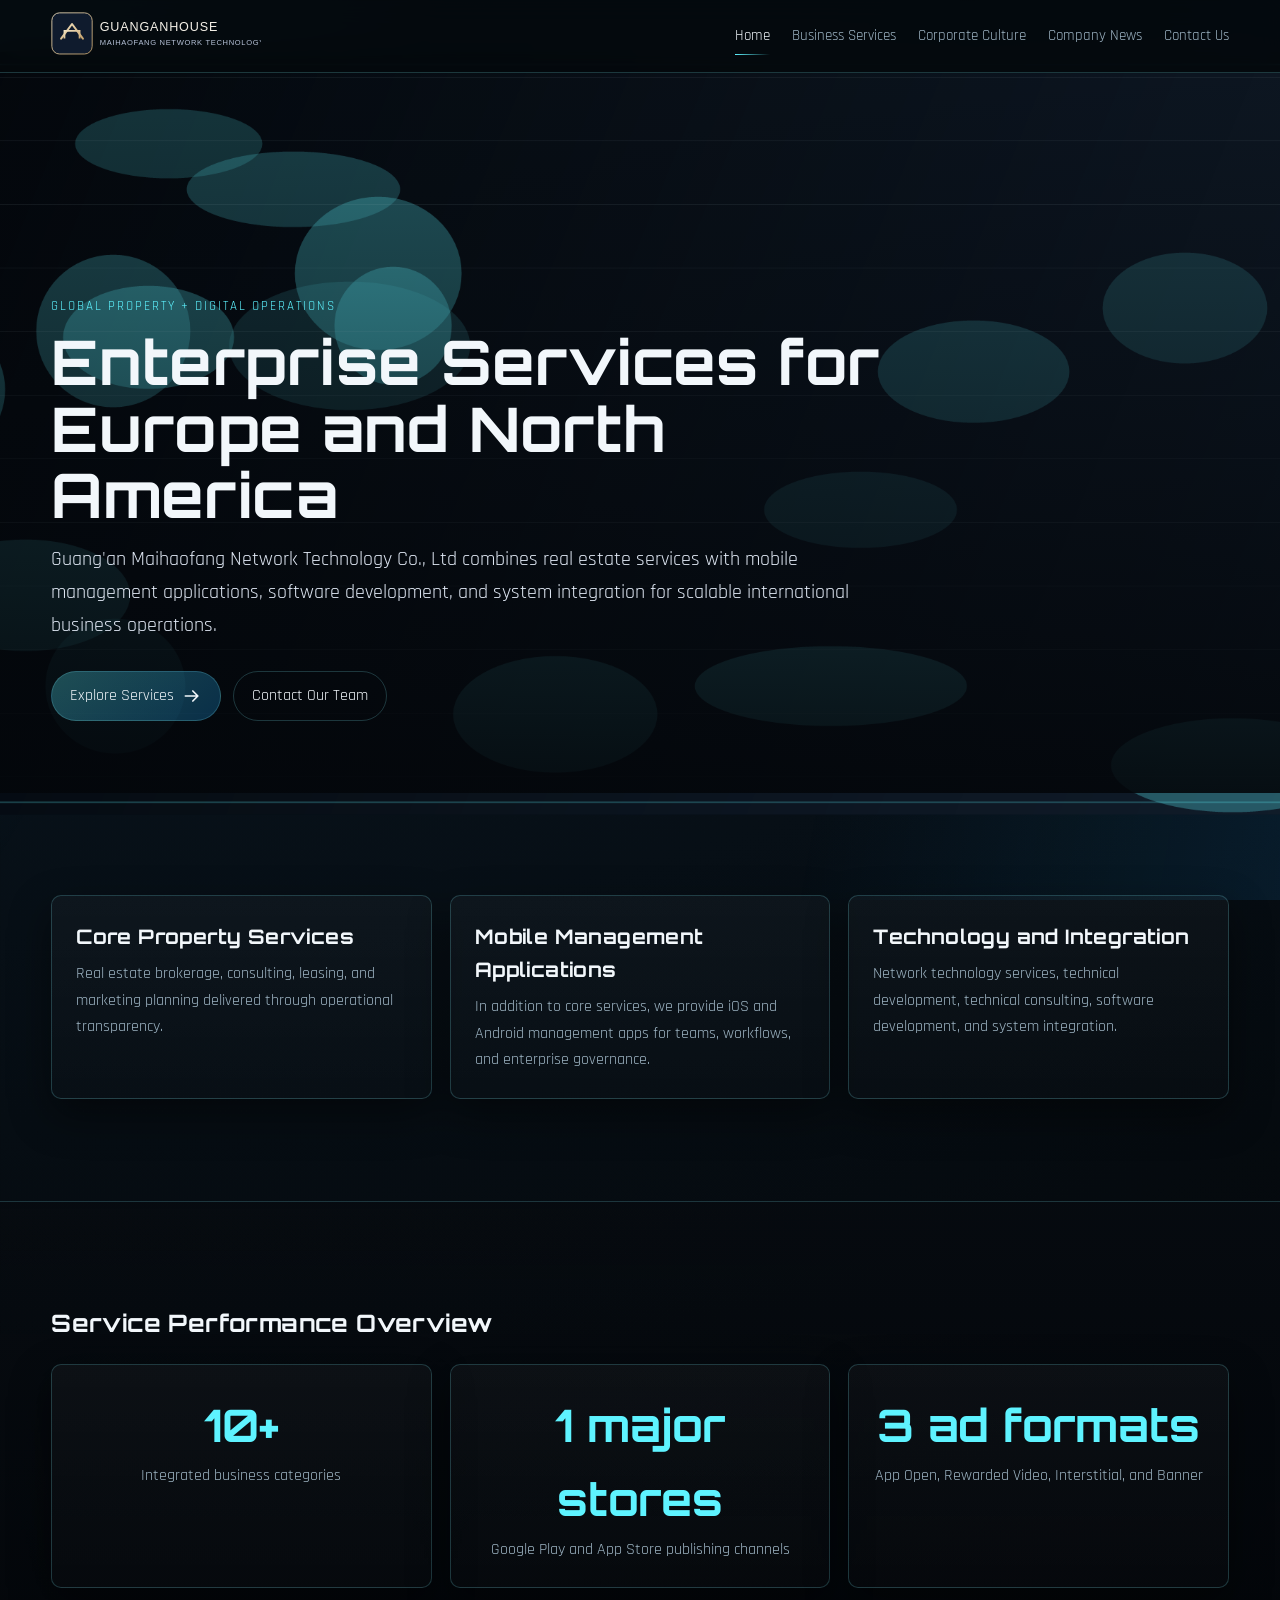
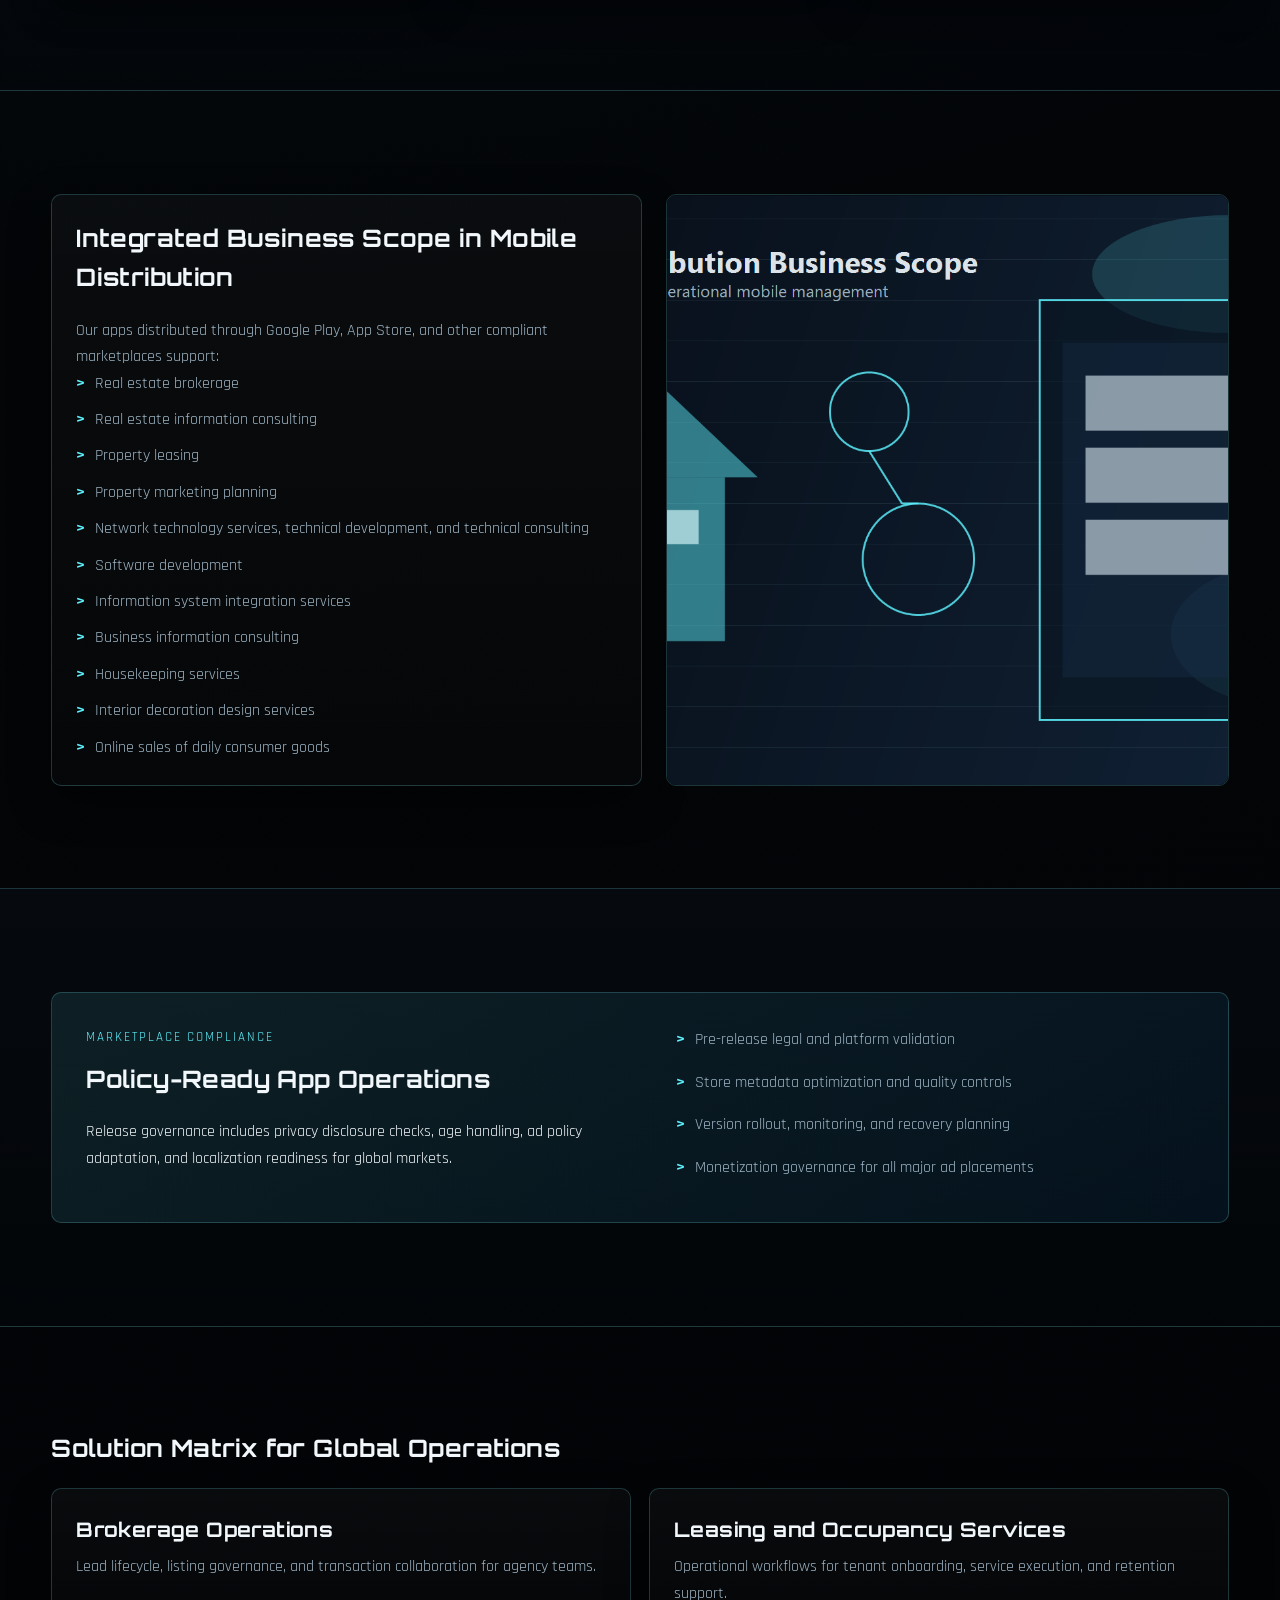
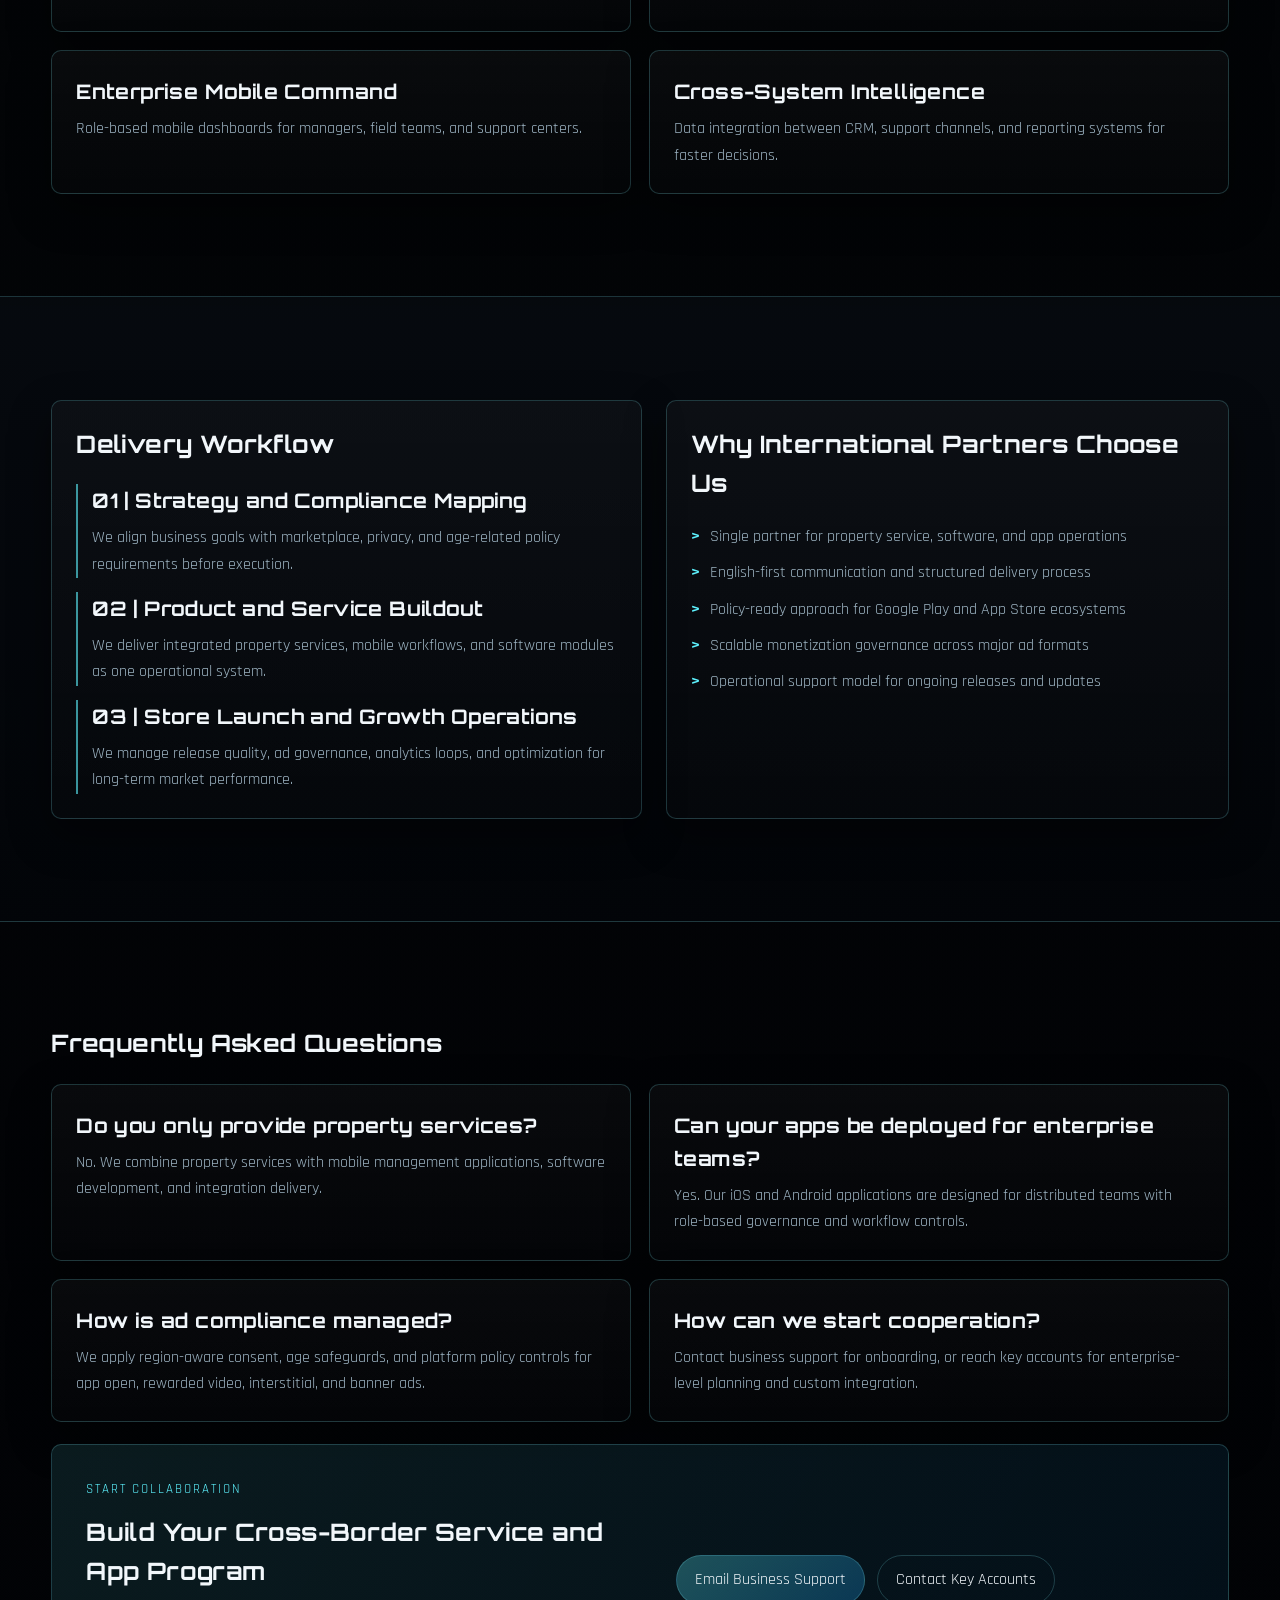
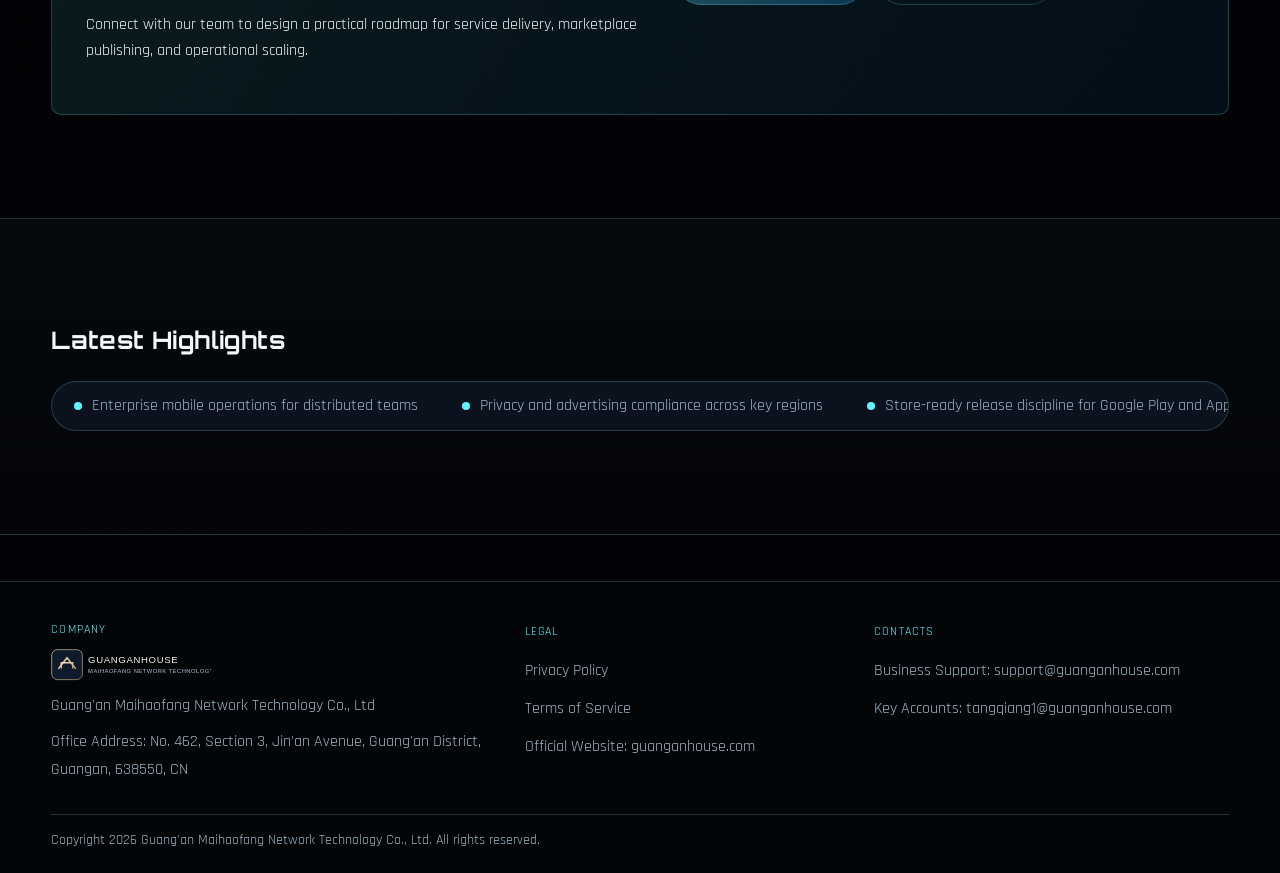
==== index.html @ 76b704f4 "guanganhouse" ====
﻿<!doctype html>
<html lang="en">
<head>
  <meta charset="utf-8">
  <meta name="viewport" content="width=device-width, initial-scale=1">
  <title>Guanganhouse | Global Real Estate and Mobile Management Services</title>
  <meta name="description" content="Guang'an Maihaofang Network Technology Co., Ltd provides global real estate services, mobile management applications, software development, and system integration for Europe and North America.">
  <meta name="robots" content="index,follow,max-image-preview:large,max-snippet:-1,max-video-preview:-1">
  <meta name="theme-color" content="#07101d">
  <link rel="canonical" href="https://www.guanganhouse.com/">
  <meta property="og:type" content="website">
  <meta property="og:title" content="Guanganhouse | Global Real Estate and Mobile Management Services">
  <meta property="og:description" content="Integrated real estate and mobile operations platform for international markets.">
  <meta property="og:url" content="https://www.guanganhouse.com/">
  <meta property="og:image" content="https://www.guanganhouse.com/images/hero-main.png">
  <meta name="twitter:card" content="summary_large_image">
  <link rel="preconnect" href="https://fonts.googleapis.com">
  <link rel="preconnect" href="https://fonts.gstatic.com" crossorigin>
  <link href="https://fonts.googleapis.com/css2?family=Rajdhani:wght@400;500;600;700&family=Orbitron:wght@500;700&display=swap" rel="stylesheet">
  <link rel="icon" type="image/svg+xml" href="images/logo.svg">
  <link rel="stylesheet" href="css/styles.css">
  <script type="application/ld+json">
    {
      "@context": "https://schema.org",
      "@type": "Organization",
      "name": "Guang'an Maihaofang Network Technology Co., Ltd",
      "url": "https://www.guanganhouse.com",
      "email": ["support@guanganhouse.com", "tangqiang1@guanganhouse.com"],
      "address": {
        "@type": "PostalAddress",
        "streetAddress": "No. 462, Section 3, Jin'an Avenue, Guang'an District",
        "addressLocality": "Guangan",
        "postalCode": "638550",
        "addressCountry": "CN"
      }
    }
  </script>
</head>
<body>
  <div class="atmosphere" aria-hidden="true"></div>
  <div class="progress" data-progress></div>

  <header class="site-header">
    <div class="container nav-wrap">
      <a class="logo" href="index.html" aria-label="Guanganhouse home"><img src="images/logo.svg" alt="Guanganhouse"></a>
      <button class="nav-toggle" type="button" aria-label="Toggle navigation" aria-expanded="false" data-nav-toggle>
        <svg class="icon" aria-hidden="true"><use href="images/icons.svg#i-menu"></use></svg>
      </button>
      <nav class="nav-links" data-nav aria-label="Primary navigation">
        <a href="index.html" aria-current="page">Home</a>
        <a href="services.html">Business Services</a>
        <a href="culture.html">Corporate Culture</a>
        <a href="news.html">Company News</a>
        <a href="contact.html">Contact Us</a>
      </nav>
    </div>
  </header>

  <main>
    <section class="hero">
      <div class="hero-media"><img src="images/hero-main.png" alt="International city and business skyline" data-parallax></div>
      <div class="container hero-content">
        <p class="eyebrow reveal">Global Property + Digital Operations</p>
        <h1 class="reveal">Enterprise Services for Europe and North America</h1>
        <p class="lead reveal">Guang'an Maihaofang Network Technology Co., Ltd combines real estate services with mobile management applications, software development, and system integration for scalable international business operations.</p>
        <div class="cta-row reveal">
          <a class="btn btn-primary" href="services.html">Explore Services <svg class="icon" aria-hidden="true"><use href="images/icons.svg#i-arrow"></use></svg></a>
          <a class="btn" href="contact.html">Contact Our Team</a>
        </div>
      </div>
    </section>

    <section class="section">
      <div class="container grid cards-3">
        <article class="card reveal"><h3>Core Property Services</h3><p>Real estate brokerage, consulting, leasing, and marketing planning delivered through operational transparency.</p></article>
        <article class="card reveal"><h3>Mobile Management Applications</h3><p>In addition to core services, we provide iOS and Android management apps for teams, workflows, and enterprise governance.</p></article>
        <article class="card reveal"><h3>Technology and Integration</h3><p>Network technology services, technical development, technical consulting, software development, and system integration.</p></article>
      </div>
    </section>

    <section class="section alt">
      <div class="container">
        <h2 class="reveal">Service Performance Overview</h2>
        <div class="grid cards-3">
          <article class="card kpi reveal"><strong data-count="11" data-suffix="+">0</strong><span>Integrated business categories</span></article>
          <article class="card kpi reveal"><strong data-count="2" data-suffix=" major stores">0</strong><span>Google Play and App Store publishing channels</span></article>
          <article class="card kpi reveal"><strong data-count="4" data-suffix=" ad formats">0</strong><span>App Open, Rewarded Video, Interstitial, and Banner</span></article>
        </div>
      </div>
    </section>

    <section class="section">
      <div class="container split">
        <article class="card reveal">
          <h2>Integrated Business Scope in Mobile Distribution</h2>
          <p>Our apps distributed through Google Play, App Store, and other compliant marketplaces support:</p>
          <ul class="checklist">
            <li>Real estate brokerage</li>
            <li>Real estate information consulting</li>
            <li>Property leasing</li>
            <li>Property marketing planning</li>
            <li>Network technology services, technical development, and technical consulting</li>
            <li>Software development</li>
            <li>Information system integration services</li>
            <li>Business information consulting</li>
            <li>Housekeeping services</li>
            <li>Interior decoration design services</li>
            <li>Online sales of daily consumer goods</li>
          </ul>
        </article>
        <div class="media-block reveal"><img src="images/business-scope.png" alt="Business scope and mobile operations"></div>
      </div>
    </section>

    <section class="section alt">
      <div class="container">
        <div class="feature-band reveal">
          <div>
            <p class="eyebrow">Marketplace Compliance</p>
            <h2>Policy-Ready App Operations</h2>
            <p>Release governance includes privacy disclosure checks, age handling, ad policy adaptation, and localization readiness for global markets.</p>
          </div>
          <ul class="checklist">
            <li>Pre-release legal and platform validation</li>
            <li>Store metadata optimization and quality controls</li>
            <li>Version rollout, monitoring, and recovery planning</li>
            <li>Monetization governance for all major ad placements</li>
          </ul>
        </div>
      </div>
    </section>

    <section class="section">
      <div class="container">
        <h2 class="reveal">Solution Matrix for Global Operations</h2>
        <div class="matrix">
          <article class="card reveal"><h3>Brokerage Operations</h3><p>Lead lifecycle, listing governance, and transaction collaboration for agency teams.</p></article>
          <article class="card reveal"><h3>Leasing and Occupancy Services</h3><p>Operational workflows for tenant onboarding, service execution, and retention support.</p></article>
          <article class="card reveal"><h3>Enterprise Mobile Command</h3><p>Role-based mobile dashboards for managers, field teams, and support centers.</p></article>
          <article class="card reveal"><h3>Cross-System Intelligence</h3><p>Data integration between CRM, support channels, and reporting systems for faster decisions.</p></article>
        </div>
      </div>
    </section>

    <section class="section alt">
      <div class="container split">
        <article class="card reveal">
          <h2>Delivery Workflow</h2>
          <div class="timeline">
            <article><h3>01 | Strategy and Compliance Mapping</h3><p>We align business goals with marketplace, privacy, and age-related policy requirements before execution.</p></article>
            <article><h3>02 | Product and Service Buildout</h3><p>We deliver integrated property services, mobile workflows, and software modules as one operational system.</p></article>
            <article><h3>03 | Store Launch and Growth Operations</h3><p>We manage release quality, ad governance, analytics loops, and optimization for long-term market performance.</p></article>
          </div>
        </article>
        <article class="card reveal">
          <h2>Why International Partners Choose Us</h2>
          <ul class="checklist">
            <li>Single partner for property service, software, and app operations</li>
            <li>English-first communication and structured delivery process</li>
            <li>Policy-ready approach for Google Play and App Store ecosystems</li>
            <li>Scalable monetization governance across major ad formats</li>
            <li>Operational support model for ongoing releases and updates</li>
          </ul>
        </article>
      </div>
    </section>

    <section class="section">
      <div class="container">
        <h2 class="reveal">Frequently Asked Questions</h2>
        <div class="faq-grid">
          <article class="card reveal"><h3>Do you only provide property services?</h3><p>No. We combine property services with mobile management applications, software development, and integration delivery.</p></article>
          <article class="card reveal"><h3>Can your apps be deployed for enterprise teams?</h3><p>Yes. Our iOS and Android applications are designed for distributed teams with role-based governance and workflow controls.</p></article>
          <article class="card reveal"><h3>How is ad compliance managed?</h3><p>We apply region-aware consent, age safeguards, and platform policy controls for app open, rewarded video, interstitial, and banner ads.</p></article>
          <article class="card reveal"><h3>How can we start cooperation?</h3><p>Contact business support for onboarding, or reach key accounts for enterprise-level planning and custom integration.</p></article>
        </div>
        <div class="feature-band reveal" style="margin-top:22px;">
          <div>
            <p class="eyebrow">Start Collaboration</p>
            <h2>Build Your Cross-Border Service and App Program</h2>
            <p>Connect with our team to design a practical roadmap for service delivery, marketplace publishing, and operational scaling.</p>
          </div>
          <div class="cta-row" style="align-content:center; margin-top:0;">
            <a class="btn btn-primary" href="mailto:support@guanganhouse.com">Email Business Support</a>
            <a class="btn" href="mailto:tangqiang1@guanganhouse.com">Contact Key Accounts</a>
          </div>
        </div>
      </div>
    </section>

    <section class="section alt">
      <div class="container">
        <h2 class="reveal">Latest Highlights</h2>
        <div class="news-ticker reveal" aria-label="Latest updates ticker">
          <div class="news-ticker-track">
            <span>Enterprise mobile operations for distributed teams</span>
            <span>Privacy and advertising compliance across key regions</span>
            <span>Store-ready release discipline for Google Play and App Store</span>
            <span>Integrated real estate and technology service delivery</span>
            <span>Enterprise mobile operations for distributed teams</span>
            <span>Privacy and advertising compliance across key regions</span>
            <span>Store-ready release discipline for Google Play and App Store</span>
            <span>Integrated real estate and technology service delivery</span>
          </div>
        </div>
      </div>
    </section>
  </main>

  <footer class="site-footer">
    <div class="container footer-grid">
      <section class="footer-brand">
        <img src="images/logo.svg" alt="Guanganhouse">
        <p>Guang'an Maihaofang Network Technology Co., Ltd</p>
        <p>Office Address: No. 462, Section 3, Jin'an Avenue, Guang'an District, Guangan, 638550, CN</p>
      </section>
      <nav class="footer-links" aria-label="Legal links">
        <a href="privacy-policy.html">Privacy Policy</a>
        <a href="terms-of-service.html">Terms of Service</a>
        <a href="https://www.guanganhouse.com" rel="noopener">Official Website: guanganhouse.com</a>
      </nav>
      <section class="footer-meta">
        <p>Business Support: support@guanganhouse.com</p>
        <p>Key Accounts: tangqiang1@guanganhouse.com</p>
      </section>
    </div>
    <div class="container footer-bottom"><p>Copyright 2026 Guang'an Maihaofang Network Technology Co., Ltd. All rights reserved.</p></div>
  </footer>

  <script src="js/main.js" defer></script>
</body>
</html>
---- css/styles.css ----
:root {
  --bg: #030507;
  --bg-2: #0a1016;
  --panel: rgba(10, 16, 22, 0.9);
  --line: rgba(132, 246, 255, 0.2);
  --text: #f2f7fb;
  --muted: #9eb5c4;
  --brand: #5ef3ff;
  --brand-2: #1ca6ff;
  --shadow: 0 16px 42px rgba(0, 0, 0, 0.45);
  --radius: 10px;
  --container: min(1200px, 92vw);
  --ease: cubic-bezier(0.22, 1, 0.36, 1);
}
* { box-sizing: border-box; }
html { scroll-behavior: smooth; }
body {
  margin: 0;
  color: var(--text);
  background: radial-gradient(circle at 8% -20%, #0f2436 0%, var(--bg) 44%, #010205 100%);
  font-family: Rajdhani, Segoe UI, Arial, sans-serif;
  line-height: 1.65;
  overflow-x: hidden;
}
a { color: inherit; text-decoration: none; }
img { max-width: 100%; display: block; }
h1, h2, h3 { margin-top: 0; font-family: Orbitron, Rajdhani, sans-serif; letter-spacing: 0.4px; }
.container { width: var(--container); margin: 0 auto; }
.atmosphere { position: fixed; inset: 0; pointer-events: none; z-index: -1; background: linear-gradient(120deg, rgba(94,243,255,0.1), transparent 28%), linear-gradient(280deg, rgba(28,166,255,0.1), transparent 34%); }
.progress { position: fixed; top: 0; left: 0; width: 0; height: 3px; z-index: 90; background: linear-gradient(90deg, var(--brand), var(--brand-2)); }
.site-header { position: sticky; top: 0; z-index: 50; backdrop-filter: blur(12px); background: rgba(4, 8, 12, 0.9); border-bottom: 1px solid var(--line); }
.nav-wrap { min-height: 72px; display: flex; align-items: center; justify-content: space-between; }
.logo img { width: 210px; }
.nav-links { display: flex; gap: 22px; align-items: center; }
.nav-links a { color: var(--muted); position: relative; font-size: 0.96rem; }
.nav-links a::after { content: ""; position: absolute; left: 0; right: 0; bottom: -6px; height: 1px; transform: scaleX(0); transform-origin: left; transition: transform 280ms var(--ease); background: linear-gradient(90deg, var(--brand), transparent); }
.nav-links a:hover, .nav-links a[aria-current="page"] { color: var(--text); }
.nav-links a:hover::after, .nav-links a[aria-current="page"]::after { transform: scaleX(1); }
.nav-toggle { display: none; width: 42px; height: 42px; border-radius: 10px; border: 1px solid var(--line); background: transparent; color: var(--text); }
.icon { width: 20px; height: 20px; }
.hero { min-height: clamp(560px, 80vh, 900px); display: grid; align-items: end; position: relative; }
.hero::before { content: ""; position: absolute; inset: 0; background: linear-gradient(180deg, rgba(2,4,6,0.1), rgba(3,6,10,0.9)); }
.hero-media { position: absolute; inset: 0; z-index: -1; }
.hero-media img { width: 100%; height: 100%; object-fit: cover; transform: scale(1.06); }
.hero-content { padding: 0 0 72px; }
.eyebrow { margin: 0 0 12px; color: var(--brand); letter-spacing: 2px; text-transform: uppercase; font-size: 0.8rem; }
h1 { font-size: clamp(2rem, 4.8vw, 4.1rem); max-width: 830px; line-height: 1.08; margin-bottom: 16px; }
.lead { margin: 0; max-width: 820px; color: #dfe7f3; font-size: clamp(1rem, 1.95vw, 1.24rem); }
.cta-row { margin-top: 28px; display: flex; gap: 12px; flex-wrap: wrap; }
.btn { display: inline-flex; align-items: center; gap: 8px; border: 1px solid var(--line); border-radius: 999px; padding: 11px 18px; transition: transform 250ms var(--ease), border-color 250ms var(--ease); }
.btn:hover { transform: translateY(-2px); border-color: rgba(255,255,255,0.45); }
.btn-primary { background: linear-gradient(140deg, rgba(94,243,255,0.28), rgba(28,166,255,0.25)); }
.section { padding: clamp(58px, 8vw, 108px) 0; }
.section.alt { border-top: 1px solid var(--line); border-bottom: 1px solid var(--line); background: linear-gradient(180deg, rgba(7,11,16,0.84), rgba(3,6,10,0.7)); }
.grid { display: grid; gap: 18px; }
.cards-3 { grid-template-columns: repeat(3, minmax(0, 1fr)); }
.cards-2 { grid-template-columns: repeat(2, minmax(0, 1fr)); }
.card { background: linear-gradient(180deg, rgba(255,255,255,0.03), rgba(255,255,255,0.01)); border: 1px solid var(--line); border-radius: var(--radius); padding: 24px; box-shadow: var(--shadow); }
.card h3 { margin-bottom: 8px; font-size: 1.25rem; }
.card p { margin: 0; color: var(--muted); }
.kpi { text-align: center; }
.kpi strong { display: block; color: var(--brand); font-family: Orbitron, Rajdhani, sans-serif; font-size: clamp(1.8rem, 4vw, 2.8rem); }
.kpi span { color: var(--muted); }
.split { display: grid; grid-template-columns: 1.05fr 1fr; gap: 24px; align-items: stretch; }
.media-block { border: 1px solid var(--line); border-radius: var(--radius); overflow: hidden; min-height: 320px; }
.media-block img { width: 100%; height: 100%; object-fit: cover; }
.checklist { margin: 0; padding: 0; list-style: none; display: grid; gap: 10px; }
.checklist li { display: flex; gap: 10px; color: var(--muted); }
.checklist li::before { content: ">"; color: var(--brand); font-weight: 700; }
.news-ticker { overflow: hidden; border: 1px solid var(--line); border-radius: 999px; background: rgba(13,22,35,0.85); }
.news-ticker-track { display: flex; width: max-content; animation: ticker 24s linear infinite; }
.news-ticker-track span { display: inline-flex; align-items: center; gap: 10px; white-space: nowrap; color: var(--muted); padding: 11px 22px; }
.news-ticker-track span::before { content: ""; width: 8px; height: 8px; border-radius: 999px; background: var(--brand); }
@keyframes ticker { from { transform: translateX(0);} to { transform: translateX(-50%);} }
.feature-band { border: 1px solid var(--line); border-radius: var(--radius); padding: clamp(24px, 4vw, 34px); background: linear-gradient(120deg, rgba(94,243,255,0.1), rgba(28,166,255,0.08)); display: grid; grid-template-columns: 1.1fr 1fr; gap: 20px; }
.matrix, .faq-grid, .region-grid { display: grid; grid-template-columns: repeat(2, minmax(0, 1fr)); gap: 18px; }
.region-grid { grid-template-columns: repeat(3, minmax(0, 1fr)); margin-top: 20px; }
.contact-list { display: grid; gap: 12px; }
.contact-item { display: flex; align-items: flex-start; gap: 12px; }
.contact-item .icon { color: var(--brand); margin-top: 2px; }
.timeline { display: grid; gap: 14px; }
.timeline article { border-left: 2px solid rgba(94,243,255,0.6); padding-left: 14px; }
.policy { border: 1px solid var(--line); border-radius: var(--radius); padding: 24px; background: rgba(8,14,20,0.85); }
.policy h2, .policy h3 { margin-top: 28px; }
.policy h2:first-child, .policy h3:first-child { margin-top: 0; }
.policy p, .policy li { color: var(--muted); }
.policy ul, .policy ol { padding-left: 20px; }
.disclosure { color: var(--brand); }
.site-footer { border-top: 1px solid var(--line); margin-top: 46px; background: rgba(3, 6, 9, 0.95); }
.footer-grid { display: grid; grid-template-columns: minmax(360px,1.25fr) minmax(260px,0.9fr) minmax(340px,1fr); align-items: start; gap: 30px; padding: 38px 0 30px; }
.footer-brand img { width: 160px; margin-bottom: 0; }
.footer-brand, .footer-links, .footer-meta { display: grid; gap: 10px; align-content: start; justify-self: start; }
.footer-brand {
  grid-template-columns: 1fr;
  grid-template-areas:
    "heading"
    "logo"
    "name"
    "address";
  row-gap: 8px;
  column-gap: 0;
}
.footer-brand img { grid-area: logo; align-self: start; }
.footer-brand p:first-of-type { grid-area: name; align-self: start; }
.footer-brand p:last-of-type { grid-area: address; }
.footer-brand p, .footer-links a, .footer-meta p { color: var(--muted); margin: 0; line-height: 1.75; }
.footer-brand::before, .footer-links::before, .footer-meta::before { display: block; color: var(--brand); text-transform: uppercase; letter-spacing: 1.2px; font-size: 0.72rem; margin-bottom: 6px; }
.footer-brand::before { content: "Company"; grid-area: heading; margin-bottom: 2px; }
.footer-links::before { content: "Legal"; }
.footer-meta::before { content: "Contacts"; }
.footer-brand p:last-of-type { max-width: 54ch; }
.footer-links, .footer-meta { padding-top: 2px; }
.footer-links a:hover { color: var(--text); }
.footer-links a, .footer-meta p { white-space: normal; word-break: break-word; }
.footer-bottom { border-top: 1px solid var(--line); padding: 14px 0 20px; color: var(--muted); font-size: 0.9rem; }
.footer-bottom p { margin: 0; }
.reveal { opacity: 0; transform: translateY(22px); transition: opacity 760ms var(--ease), transform 760ms var(--ease); }
.reveal.in { opacity: 1; transform: translateY(0); }
@media (max-width: 980px) {
  .cards-3, .cards-2, .split, .matrix, .faq-grid, .region-grid, .feature-band, .footer-grid { grid-template-columns: 1fr; }
  .nav-toggle { display: inline-flex; align-items: center; justify-content: center; }
  .nav-links { position: absolute; right: 4vw; top: 72px; width: min(290px, 92vw); flex-direction: column; align-items: flex-start; gap: 12px; border: 1px solid var(--line); border-radius: 12px; padding: 14px; background: rgba(5,10,18,0.95); opacity: 0; transform: scale(0.98); pointer-events: none; transition: opacity 220ms ease, transform 220ms ease; }
  .nav-links.open { opacity: 1; transform: scale(1); pointer-events: auto; }
  .hero-content { padding-bottom: 48px; }
  .footer-grid { gap: 18px; padding: 28px 0 22px; }
  .footer-brand { grid-template-columns: 1fr; grid-template-areas: "heading" "logo" "name" "address"; }
  .footer-brand img { width: 170px; }
  .footer-links, .footer-meta { justify-self: start; }
  .footer-links a, .footer-meta p { white-space: normal; }
  .footer-brand p:last-child { max-width: none; }
}
@media (prefers-reduced-motion: reduce) {
  *, *::before, *::after { animation: none !important; transition: none !important; scroll-behavior: auto !important; }
}
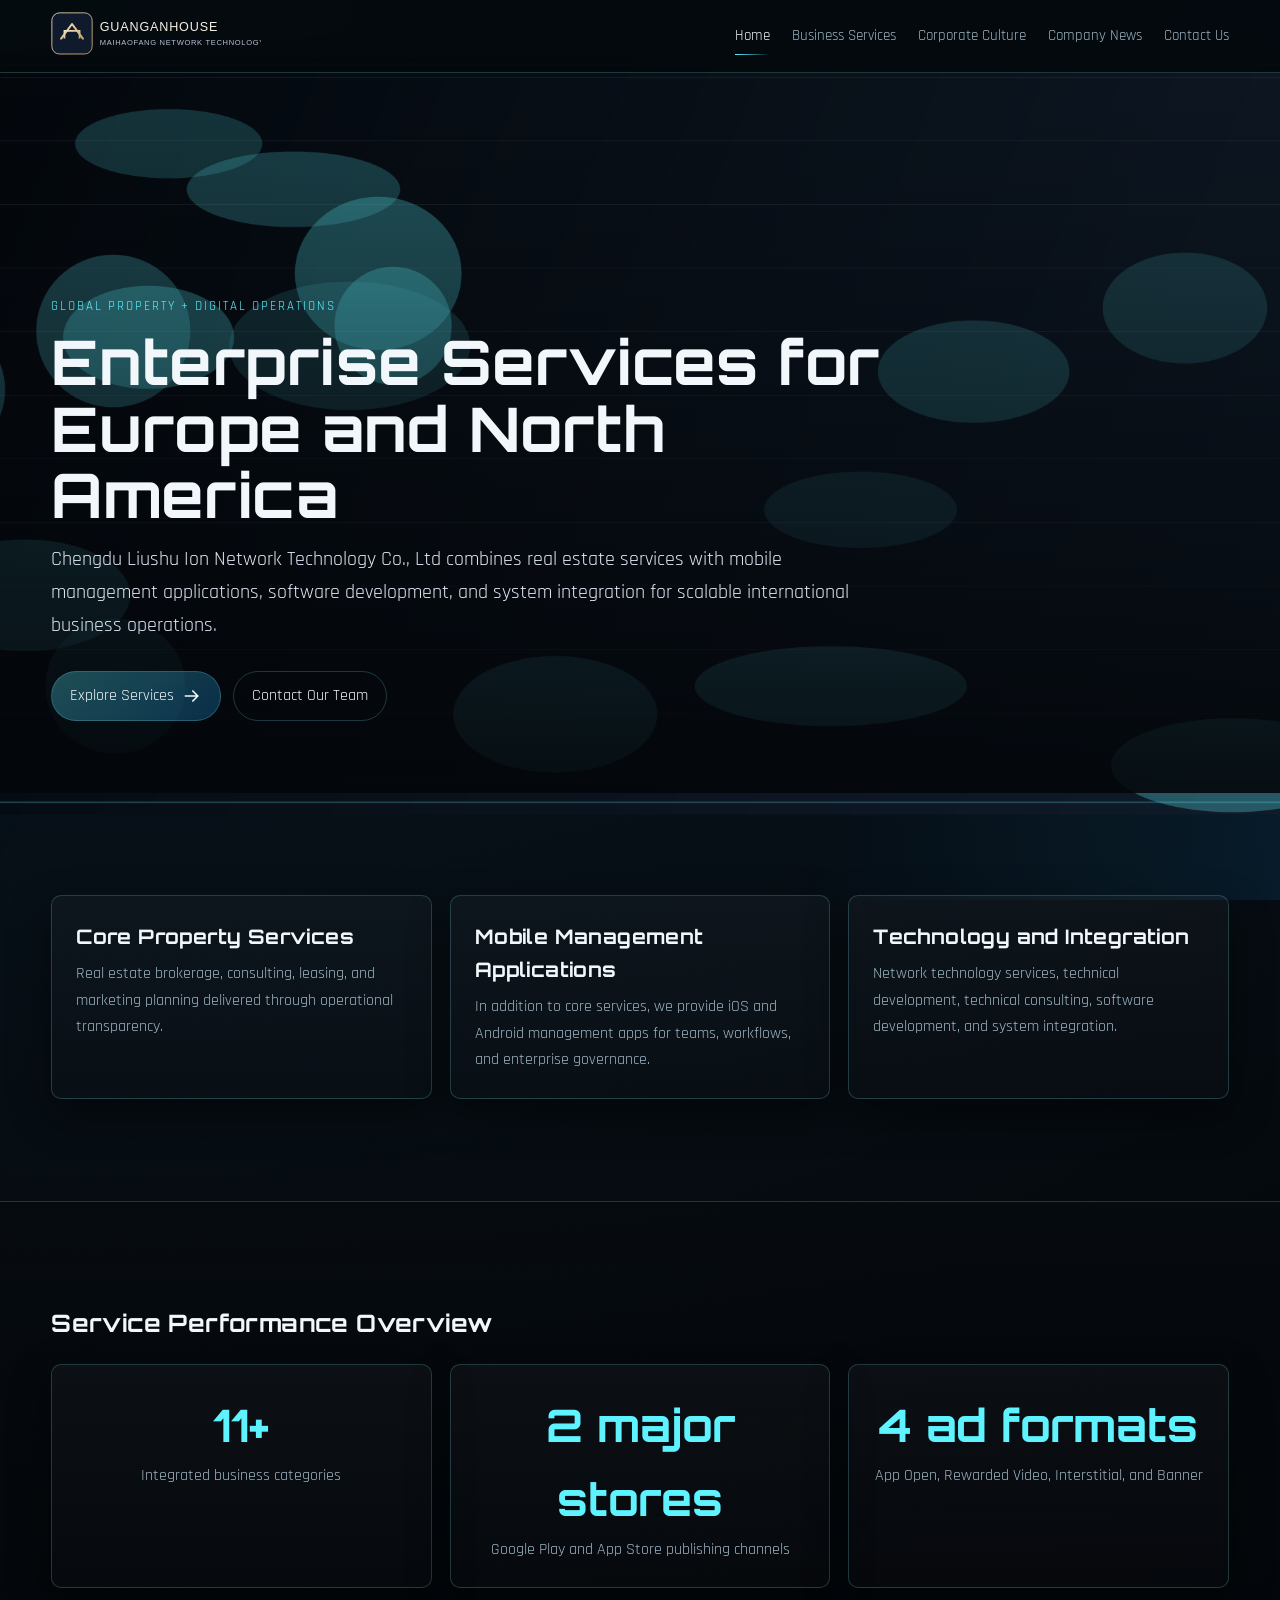
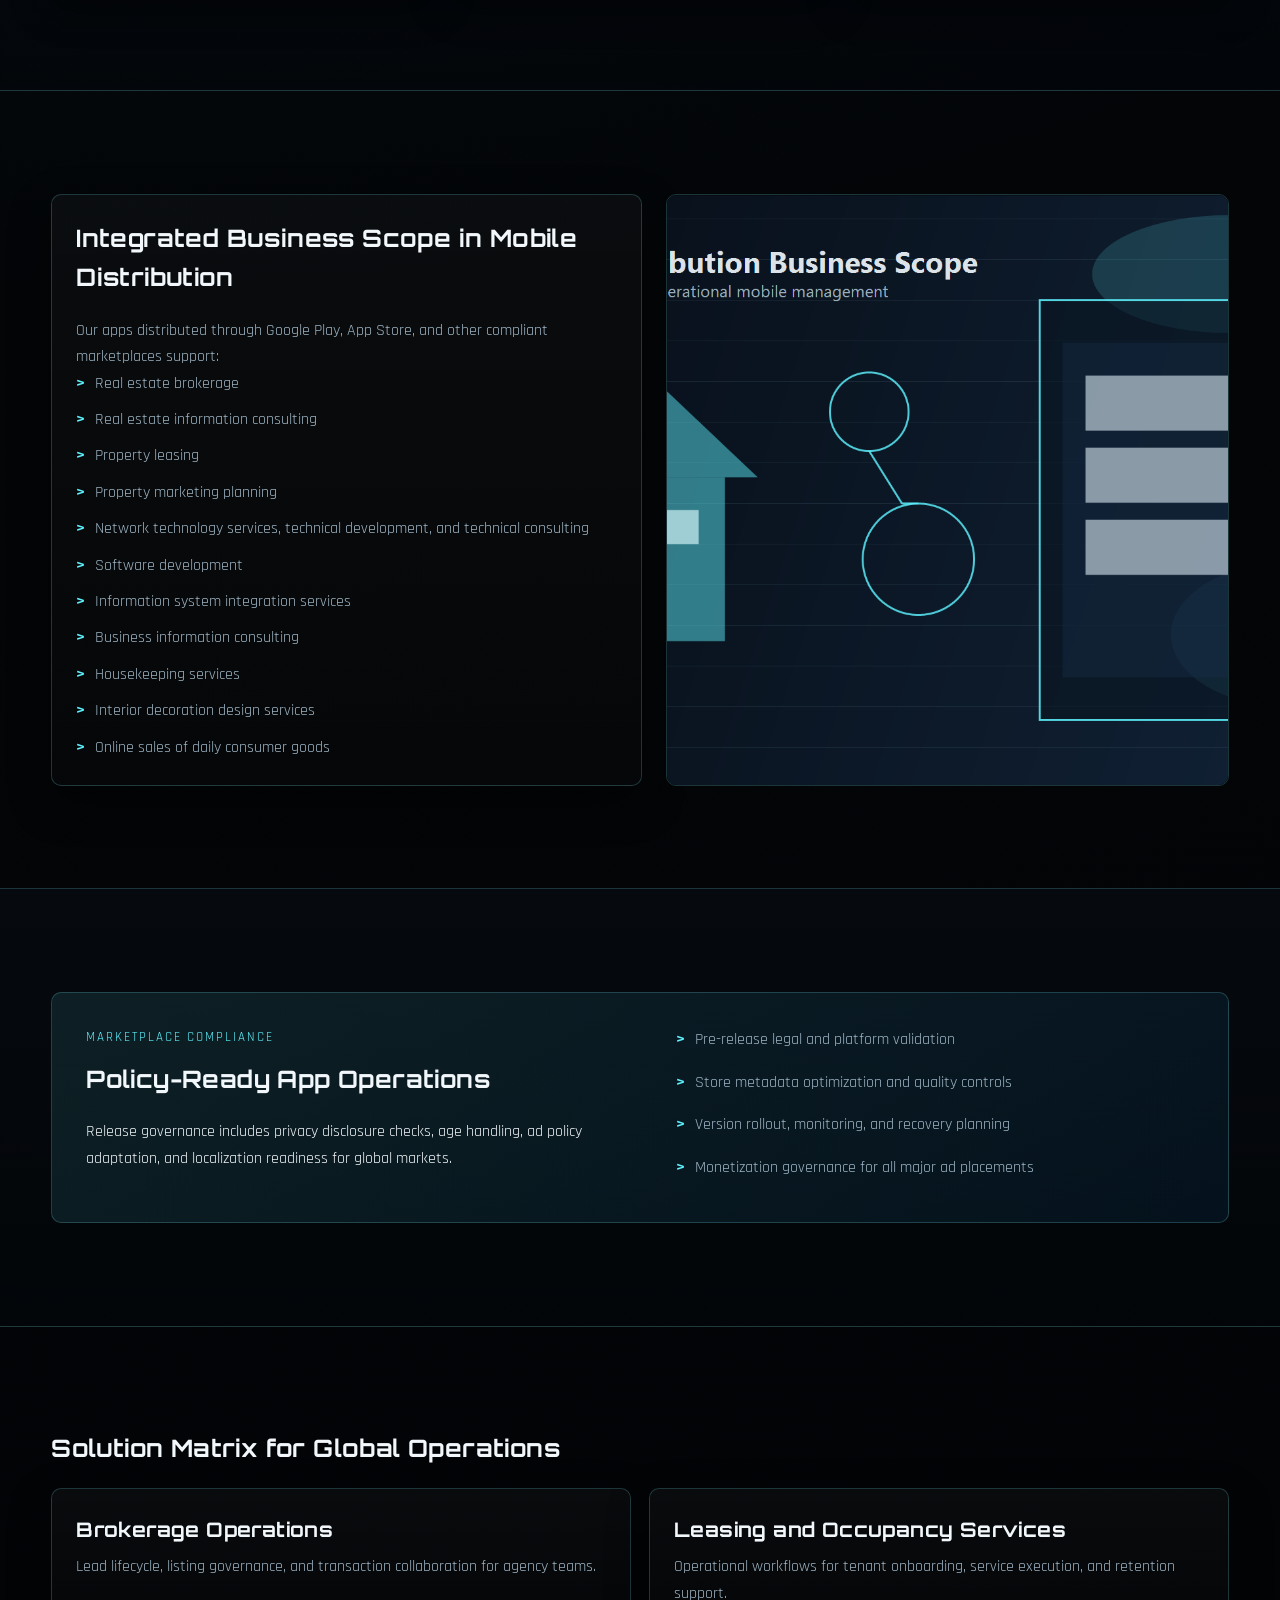
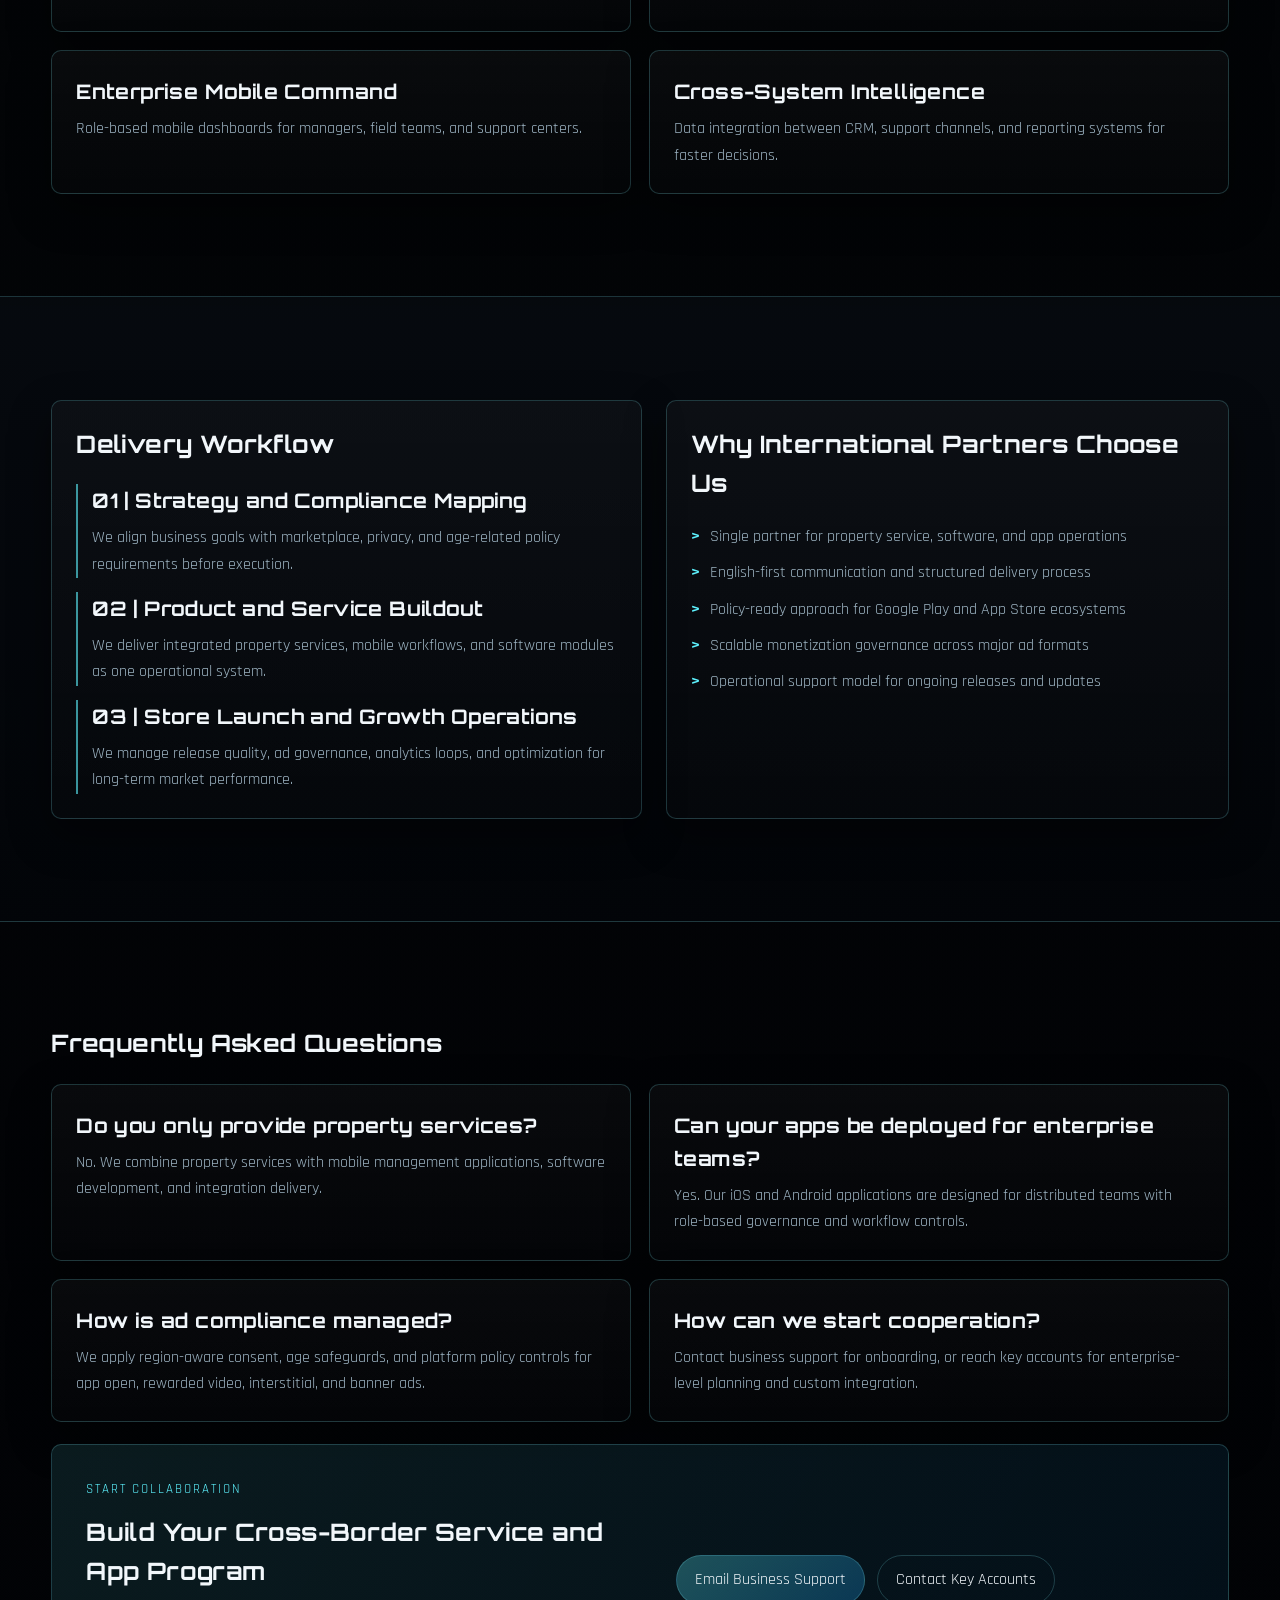
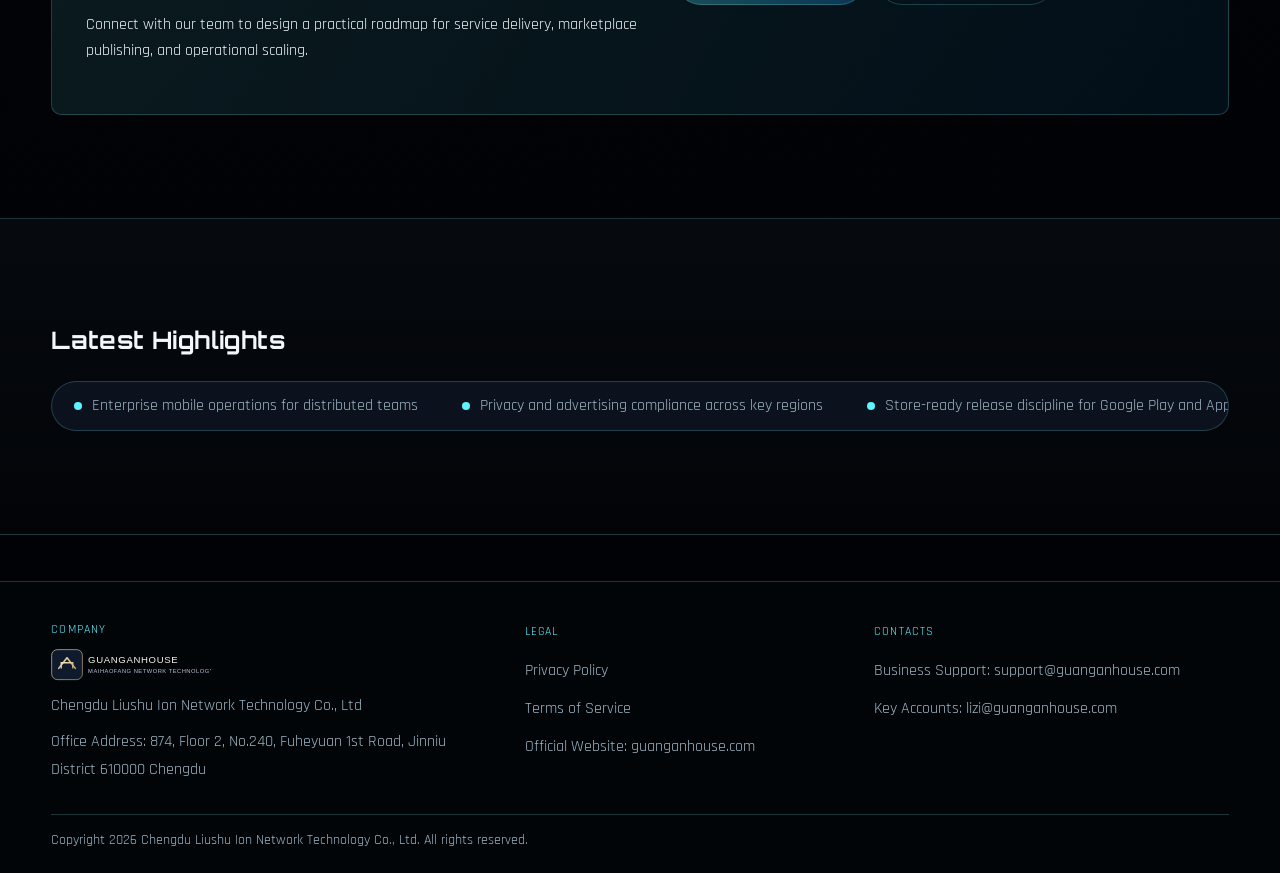
==== commit 9b0ab7db: "guanganhouse" ====
--- a/index.html
+++ b/index.html
@@ -4,7 +4,7 @@
   <meta charset="utf-8">
   <meta name="viewport" content="width=device-width, initial-scale=1">
   <title>Guanganhouse | Global Real Estate and Mobile Management Services</title>
-  <meta name="description" content="Guang'an Maihaofang Network Technology Co., Ltd provides global real estate services, mobile management applications, software development, and system integration for Europe and North America.">
+  <meta name="description" content="Chengdu Liushu Ion Network Technology Co., Ltd provides global real estate services, mobile management applications, software development, and system integration for Europe and North America.">
   <meta name="robots" content="index,follow,max-image-preview:large,max-snippet:-1,max-video-preview:-1">
   <meta name="theme-color" content="#07101d">
   <link rel="canonical" href="https://www.guanganhouse.com/">
@@ -23,14 +23,14 @@
     {
       "@context": "https://schema.org",
       "@type": "Organization",
-      "name": "Guang'an Maihaofang Network Technology Co., Ltd",
+      "name": "Chengdu Liushu Ion Network Technology Co., Ltd",
       "url": "https://www.guanganhouse.com",
-      "email": ["support@guanganhouse.com", "tangqiang1@guanganhouse.com"],
+      "email": ["support@guanganhouse.com", "lizi@guanganhouse.com"],
       "address": {
         "@type": "PostalAddress",
-        "streetAddress": "No. 462, Section 3, Jin'an Avenue, Guang'an District",
-        "addressLocality": "Guangan",
-        "postalCode": "638550",
+        "streetAddress": "874, Floor 2, No.240, Fuheyuan 1st Road, Jinniu District",
+        "addressLocality": "Chengdu",
+        "postalCode": "610000",
         "addressCountry": "CN"
       }
     }
@@ -62,7 +62,7 @@
       <div class="container hero-content">
         <p class="eyebrow reveal">Global Property + Digital Operations</p>
         <h1 class="reveal">Enterprise Services for Europe and North America</h1>
-        <p class="lead reveal">Guang'an Maihaofang Network Technology Co., Ltd combines real estate services with mobile management applications, software development, and system integration for scalable international business operations.</p>
+        <p class="lead reveal">Chengdu Liushu Ion Network Technology Co., Ltd combines real estate services with mobile management applications, software development, and system integration for scalable international business operations.</p>
         <div class="cta-row reveal">
           <a class="btn btn-primary" href="services.html">Explore Services <svg class="icon" aria-hidden="true"><use href="images/icons.svg#i-arrow"></use></svg></a>
           <a class="btn" href="contact.html">Contact Our Team</a>
@@ -182,7 +182,7 @@
           </div>
           <div class="cta-row" style="align-content:center; margin-top:0;">
             <a class="btn btn-primary" href="mailto:support@guanganhouse.com">Email Business Support</a>
-            <a class="btn" href="mailto:tangqiang1@guanganhouse.com">Contact Key Accounts</a>
+            <a class="btn" href="mailto:lizi@guanganhouse.com">Contact Key Accounts</a>
           </div>
         </div>
       </div>
@@ -211,8 +211,8 @@
     <div class="container footer-grid">
       <section class="footer-brand">
         <img src="images/logo.svg" alt="Guanganhouse">
-        <p>Guang'an Maihaofang Network Technology Co., Ltd</p>
-        <p>Office Address: No. 462, Section 3, Jin'an Avenue, Guang'an District, Guangan, 638550, CN</p>
+        <p>Chengdu Liushu Ion Network Technology Co., Ltd</p>
+        <p>Office Address: 874, Floor 2, No.240, Fuheyuan 1st Road, Jinniu District 610000 Chengdu</p>
       </section>
       <nav class="footer-links" aria-label="Legal links">
         <a href="privacy-policy.html">Privacy Policy</a>
@@ -221,10 +221,10 @@
       </nav>
       <section class="footer-meta">
         <p>Business Support: support@guanganhouse.com</p>
-        <p>Key Accounts: tangqiang1@guanganhouse.com</p>
+        <p>Key Accounts: lizi@guanganhouse.com</p>
       </section>
     </div>
-    <div class="container footer-bottom"><p>Copyright 2026 Guang'an Maihaofang Network Technology Co., Ltd. All rights reserved.</p></div>
+    <div class="container footer-bottom"><p>Copyright 2026 Chengdu Liushu Ion Network Technology Co., Ltd. All rights reserved.</p></div>
   </footer>
 
   <script src="js/main.js" defer></script>
